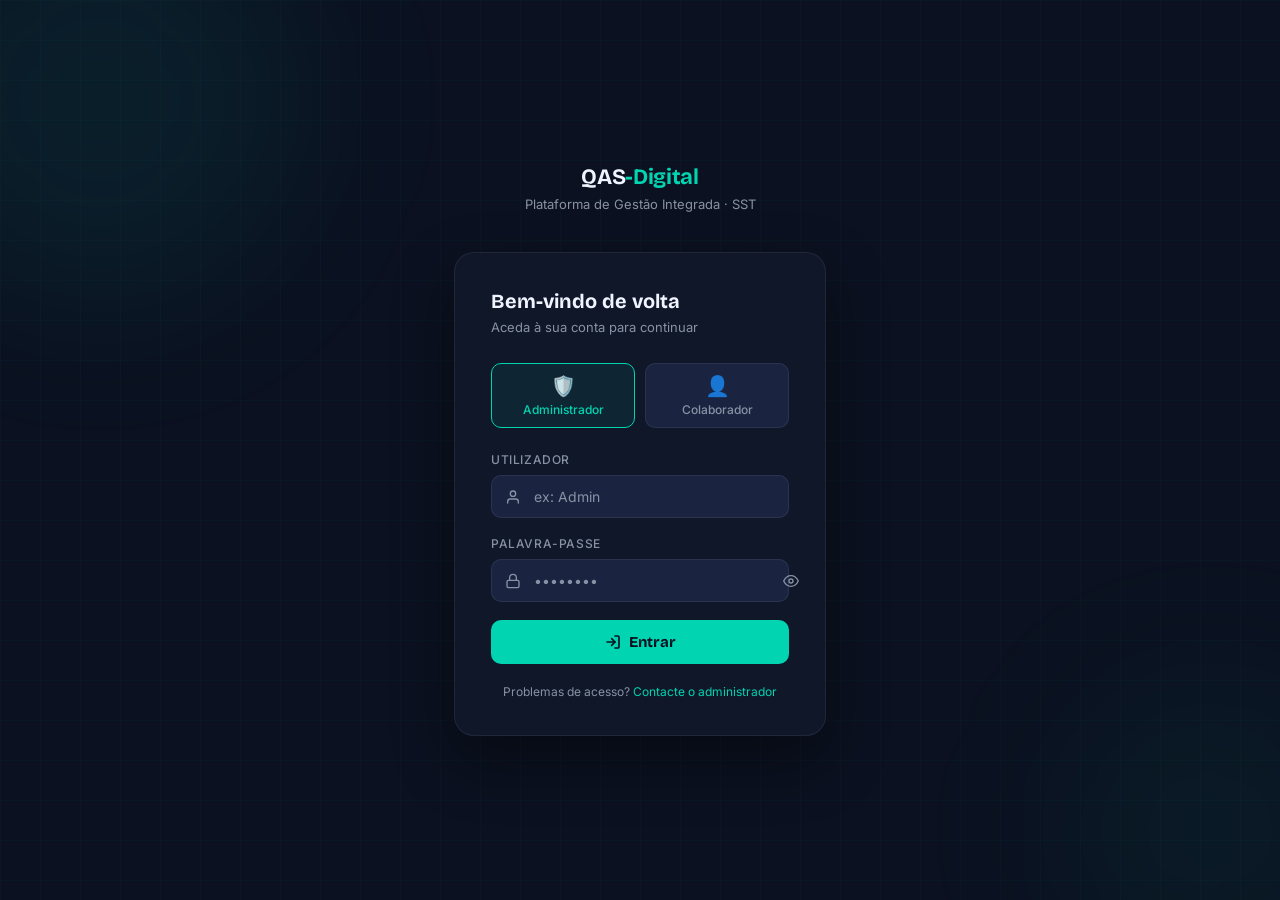
==== index.html @ e3688e0a "Initial commit: login and dashboard app Co-Authored-By: Claude Sonnet 4.6 <noreply@anthropic.com>" ====
<!DOCTYPE html>
<html lang="pt">
<head>
  <meta charset="UTF-8" />
  <meta name="viewport" content="width=device-width, initial-scale=1.0" />
  <title>QAS-Digital | Login</title>
  <link rel="icon" type="image/png" href="img/favicon.png" />
  <link rel="preconnect" href="https://fonts.googleapis.com" />
  <link rel="preconnect" href="https://fonts.gstatic.com" crossorigin />
  <link href="https://fonts.googleapis.com/css2?family=Bricolage+Grotesque:wght@400;500;600;700;800&family=Inter:wght@300;400;500;600&display=swap" rel="stylesheet" />
  <style>
    :root {
      --navy: #0B1120;
      --navy-mid: #0F1729;
      --navy-light: #1A2440;
      --teal: #00D4B1;
      --teal-dark: #00B89A;
      --teal-glow: rgba(0, 212, 177, 0.18);
      --teal-subtle: rgba(0, 212, 177, 0.08);
      --white: #F0F4FF;
      --muted: #8892A4;
      --border: rgba(255, 255, 255, 0.07);
      --red: #FF4C6A;
      --font-head: 'Bricolage Grotesque', sans-serif;
      --font-body: 'Inter', sans-serif;
    }

    *, *::before, *::after { box-sizing: border-box; margin: 0; padding: 0; }

    body {
      background: var(--navy);
      font-family: var(--font-body);
      color: var(--white);
      min-height: 100vh;
      display: flex;
      align-items: center;
      justify-content: center;
      position: relative;
      overflow: hidden;
    }

    /* Background grid */
    body::before {
      content: '';
      position: fixed;
      inset: 0;
      background-image:
        linear-gradient(rgba(0,212,177,0.03) 1px, transparent 1px),
        linear-gradient(90deg, rgba(0,212,177,0.03) 1px, transparent 1px);
      background-size: 40px 40px;
      pointer-events: none;
    }

    /* Glow blobs */
    .blob {
      position: fixed;
      border-radius: 50%;
      filter: blur(80px);
      pointer-events: none;
    }
    .blob-1 {
      width: 400px; height: 400px;
      background: rgba(0,212,177,0.07);
      top: -100px; left: -100px;
    }
    .blob-2 {
      width: 300px; height: 300px;
      background: rgba(0,212,177,0.05);
      bottom: -80px; right: -80px;
    }

    .login-wrapper {
      width: 100%;
      max-width: 420px;
      padding: 24px;
      position: relative;
      z-index: 1;
    }

    /* Logo */
    .logo-area {
      text-align: center;
      margin-bottom: 40px;
    }
    .logo-area img {
      height: 48px;
      margin-bottom: 16px;
    }
    .logo-text {
      font-family: var(--font-head);
      font-size: 22px;
      font-weight: 700;
      color: var(--white);
      letter-spacing: -0.3px;
    }
    .logo-text span { color: var(--teal); }
    .logo-sub {
      font-size: 13px;
      color: var(--muted);
      margin-top: 6px;
    }

    /* Card */
    .card {
      background: var(--navy-mid);
      border: 1px solid var(--border);
      border-radius: 20px;
      padding: 36px;
      box-shadow: 0 24px 60px rgba(0,0,0,0.4);
    }

    .card-title {
      font-family: var(--font-head);
      font-size: 20px;
      font-weight: 700;
      margin-bottom: 6px;
    }
    .card-sub {
      font-size: 13px;
      color: var(--muted);
      margin-bottom: 28px;
    }

    .field {
      margin-bottom: 18px;
    }
    .field label {
      display: block;
      font-size: 12px;
      font-weight: 500;
      color: var(--muted);
      text-transform: uppercase;
      letter-spacing: 0.6px;
      margin-bottom: 8px;
    }

    .input-wrap {
      position: relative;
    }
    .input-wrap svg {
      position: absolute;
      left: 14px;
      top: 50%;
      transform: translateY(-50%);
      width: 16px;
      height: 16px;
      color: var(--muted);
      pointer-events: none;
    }

    .field input {
      width: 100%;
      background: var(--navy-light);
      border: 1px solid var(--border);
      border-radius: 10px;
      padding: 12px 14px 12px 42px;
      font-family: var(--font-body);
      font-size: 14px;
      color: var(--white);
      outline: none;
      transition: border-color 0.2s, box-shadow 0.2s;
    }
    .field input::placeholder { color: var(--muted); }
    .field input:focus {
      border-color: var(--teal);
      box-shadow: 0 0 0 3px var(--teal-glow);
    }

    /* Eye toggle */
    .eye-btn {
      position: absolute;
      right: 12px;
      top: 50%;
      transform: translateY(-50%);
      background: none;
      border: none;
      cursor: pointer;
      color: var(--muted);
      display: flex;
      align-items: center;
      padding: 4px;
      transition: color 0.2s;
    }
    .eye-btn:hover { color: var(--white); }
    .eye-btn svg { width: 16px; height: 16px; }

    /* Role selector */
    .role-selector {
      display: grid;
      grid-template-columns: 1fr 1fr;
      gap: 10px;
      margin-bottom: 24px;
    }
    .role-btn {
      background: var(--navy-light);
      border: 1px solid var(--border);
      border-radius: 10px;
      padding: 10px;
      cursor: pointer;
      text-align: center;
      transition: all 0.2s;
    }
    .role-btn .role-icon {
      font-size: 20px;
      margin-bottom: 4px;
    }
    .role-btn .role-label {
      font-size: 12px;
      font-weight: 500;
      color: var(--muted);
      font-family: var(--font-body);
    }
    .role-btn.active {
      border-color: var(--teal);
      background: var(--teal-subtle);
    }
    .role-btn.active .role-label { color: var(--teal); }

    /* Error */
    .error-msg {
      background: rgba(255,76,106,0.1);
      border: 1px solid rgba(255,76,106,0.3);
      border-radius: 10px;
      padding: 10px 14px;
      font-size: 13px;
      color: var(--red);
      margin-bottom: 18px;
      display: none;
      align-items: center;
      gap: 8px;
    }
    .error-msg svg { width: 15px; height: 15px; flex-shrink: 0; }
    .error-msg.show { display: flex; }

    /* Submit */
    .btn-login {
      width: 100%;
      background: var(--teal);
      color: var(--navy);
      border: none;
      border-radius: 10px;
      padding: 13px;
      font-family: var(--font-head);
      font-size: 15px;
      font-weight: 700;
      cursor: pointer;
      transition: background 0.2s, transform 0.1s, box-shadow 0.2s;
      display: flex;
      align-items: center;
      justify-content: center;
      gap: 8px;
    }
    .btn-login:hover {
      background: var(--teal-dark);
      box-shadow: 0 8px 24px rgba(0,212,177,0.25);
    }
    .btn-login:active { transform: scale(0.98); }
    .btn-login svg { width: 16px; height: 16px; }

    .footer-note {
      text-align: center;
      font-size: 12px;
      color: var(--muted);
      margin-top: 20px;
    }
    .footer-note a {
      color: var(--teal);
      text-decoration: none;
    }

    /* Shake animation */
    @keyframes shake {
      0%,100% { transform: translateX(0); }
      20% { transform: translateX(-6px); }
      40% { transform: translateX(6px); }
      60% { transform: translateX(-4px); }
      80% { transform: translateX(4px); }
    }
    .shake { animation: shake 0.4s ease; }

    /* Loading spinner */
    @keyframes spin { to { transform: rotate(360deg); } }
    .spinner {
      width: 16px; height: 16px;
      border: 2px solid rgba(11,17,32,0.3);
      border-top-color: var(--navy);
      border-radius: 50%;
      animation: spin 0.7s linear infinite;
      display: none;
    }
    .loading .spinner { display: block; }
    .loading .btn-text { display: none; }
  </style>
</head>
<body>
  <div class="blob blob-1"></div>
  <div class="blob blob-2"></div>

  <div class="login-wrapper">
    <div class="logo-area">
      <div class="logo-text">QAS<span>-Digital</span></div>
      <div class="logo-sub">Plataforma de Gestão Integrada · SST</div>
    </div>

    <div class="card">
      <div class="card-title">Bem-vindo de volta</div>
      <div class="card-sub">Aceda à sua conta para continuar</div>

      <!-- Role selector -->
      <div class="role-selector">
        <button class="role-btn active" data-role="admin" onclick="selectRole(this)">
          <div class="role-icon">🛡️</div>
          <div class="role-label">Administrador</div>
        </button>
        <button class="role-btn" data-role="employee" onclick="selectRole(this)">
          <div class="role-icon">👤</div>
          <div class="role-label">Colaborador</div>
        </button>
      </div>

      <form id="loginForm" onsubmit="handleLogin(event)" novalidate>
        <div class="field">
          <label for="username">Utilizador</label>
          <div class="input-wrap">
            <svg xmlns="http://www.w3.org/2000/svg" viewBox="0 0 24 24" fill="none" stroke="currentColor" stroke-width="2" stroke-linecap="round" stroke-linejoin="round"><path d="M20 21v-2a4 4 0 0 0-4-4H8a4 4 0 0 0-4 4v2"/><circle cx="12" cy="7" r="4"/></svg>
            <input type="text" id="username" placeholder="ex: Admin" autocomplete="username" />
          </div>
        </div>

        <div class="field">
          <label for="password">Palavra-passe</label>
          <div class="input-wrap">
            <svg xmlns="http://www.w3.org/2000/svg" viewBox="0 0 24 24" fill="none" stroke="currentColor" stroke-width="2" stroke-linecap="round" stroke-linejoin="round"><rect x="3" y="11" width="18" height="11" rx="2" ry="2"/><path d="M7 11V7a5 5 0 0 1 10 0v4"/></svg>
            <input type="password" id="password" placeholder="••••••••" autocomplete="current-password" />
            <button type="button" class="eye-btn" onclick="togglePassword()">
              <svg id="eyeIcon" xmlns="http://www.w3.org/2000/svg" viewBox="0 0 24 24" fill="none" stroke="currentColor" stroke-width="2" stroke-linecap="round" stroke-linejoin="round"><path d="M1 12s4-8 11-8 11 8 11 8-4 8-11 8-11-8-11-8z"/><circle cx="12" cy="12" r="3"/></svg>
            </button>
          </div>
        </div>

        <div class="error-msg" id="errorMsg">
          <svg xmlns="http://www.w3.org/2000/svg" viewBox="0 0 24 24" fill="none" stroke="currentColor" stroke-width="2" stroke-linecap="round" stroke-linejoin="round"><circle cx="12" cy="12" r="10"/><line x1="15" y1="9" x2="9" y2="15"/><line x1="9" y1="9" x2="15" y2="15"/></svg>
          <span id="errorText">Utilizador ou palavra-passe incorretos.</span>
        </div>

        <button type="submit" class="btn-login" id="loginBtn">
          <div class="spinner"></div>
          <span class="btn-text" style="display:flex;align-items:center;gap:8px;">
            <svg xmlns="http://www.w3.org/2000/svg" viewBox="0 0 24 24" fill="none" stroke="currentColor" stroke-width="2.5" stroke-linecap="round" stroke-linejoin="round"><path d="M15 3h4a2 2 0 0 1 2 2v14a2 2 0 0 1-2 2h-4"/><polyline points="10 17 15 12 10 7"/><line x1="15" y1="12" x2="3" y2="12"/></svg>
            Entrar
          </span>
        </button>
      </form>

      <div class="footer-note">
        Problemas de acesso? <a href="#">Contacte o administrador</a>
      </div>
    </div>
  </div>

  <script>
    let selectedRole = 'admin';

    function selectRole(btn) {
      document.querySelectorAll('.role-btn').forEach(b => b.classList.remove('active'));
      btn.classList.add('active');
      selectedRole = btn.dataset.role;
    }

    function togglePassword() {
      const input = document.getElementById('password');
      const icon = document.getElementById('eyeIcon');
      if (input.type === 'password') {
        input.type = 'text';
        icon.innerHTML = '<path d="M17.94 17.94A10.07 10.07 0 0 1 12 20c-7 0-11-8-11-8a18.45 18.45 0 0 1 5.06-5.94M9.9 4.24A9.12 9.12 0 0 1 12 4c7 0 11 8 11 8a18.5 18.5 0 0 1-2.16 3.19m-6.72-1.07a3 3 0 1 1-4.24-4.24"/><line x1="1" y1="1" x2="23" y2="23"/>';
      } else {
        input.type = 'password';
        icon.innerHTML = '<path d="M1 12s4-8 11-8 11 8 11 8-4 8-11 8-11-8-11-8z"/><circle cx="12" cy="12" r="3"/>';
      }
    }

    function handleLogin(e) {
      e.preventDefault();
      const username = document.getElementById('username').value.trim();
      const password = document.getElementById('password').value;
      const btn = document.getElementById('loginBtn');
      const errorMsg = document.getElementById('errorMsg');
      const errorText = document.getElementById('errorText');

      errorMsg.classList.remove('show');

      // Credentials check
      const credentials = {
        admin: { user: 'Admin', pass: 'Admin123' },
        employee: { user: 'Colaborador', pass: 'Colab2024' }
      };

      const cred = credentials[selectedRole];
      if (username === cred.user && password === cred.pass) {
        // Show loading
        btn.classList.add('loading');
        btn.querySelector('.btn-text').style.display = 'none';
        btn.querySelector('.spinner').style.display = 'block';

        setTimeout(() => {
          window.location.href = 'dashboard.html';
        }, 900);
      } else {
        errorText.textContent = selectedRole === 'admin'
          ? 'Utilizador ou palavra-passe incorretos.'
          : 'Credenciais de colaborador inválidas.';
        errorMsg.classList.add('show');
        document.getElementById('loginForm').classList.add('shake');
        setTimeout(() => document.getElementById('loginForm').classList.remove('shake'), 400);
      }
    }
  </script>
</body>
</html>
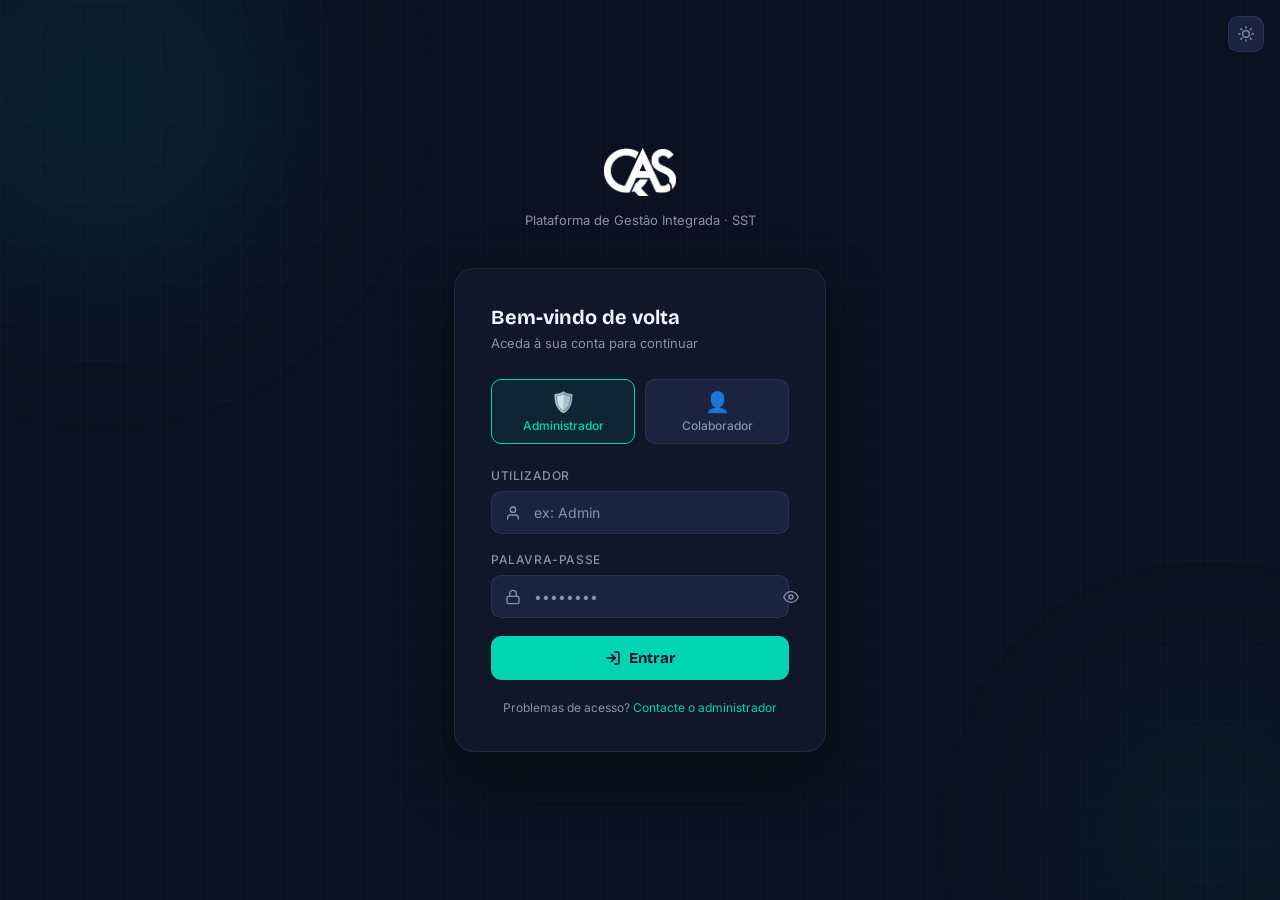
==== commit 04a02312: "Add real logo, light/dark theme toggle, and update company name - Replace text logo with logo-white." ====
--- a/index.html
+++ b/index.html
@@ -1,5 +1,5 @@
 <!DOCTYPE html>
-<html lang="pt">
+<html lang="pt" data-theme="dark">
 <head>
   <meta charset="UTF-8" />
   <meta name="viewport" content="width=device-width, initial-scale=1.0" />
@@ -24,6 +24,16 @@
       --font-head: 'Bricolage Grotesque', sans-serif;
       --font-body: 'Inter', sans-serif;
     }
+    [data-theme="light"] {
+      --navy: #F4F6FA;
+      --navy-mid: #FFFFFF;
+      --navy-light: #E8EDF5;
+      --white: #111827;
+      --muted: #6B7280;
+      --border: rgba(0,0,0,0.09);
+      --teal-subtle: rgba(0,212,177,0.1);
+      --teal-glow: rgba(0,212,177,0.2);
+    }
 
     *, *::before, *::after { box-sizing: border-box; margin: 0; padding: 0; }
 
@@ -290,15 +300,39 @@
     }
     .loading .spinner { display: block; }
     .loading .btn-text { display: none; }
+    .theme-toggle {
+      position: fixed;
+      top: 16px; right: 16px;
+      width: 36px; height: 36px;
+      border-radius: 10px;
+      background: var(--navy-light);
+      border: 1px solid var(--border);
+      cursor: pointer;
+      display: flex; align-items: center; justify-content: center;
+      color: var(--muted);
+      transition: all 0.2s;
+      z-index: 10;
+    }
+    .theme-toggle:hover { color: var(--teal); border-color: var(--teal); }
+    .theme-toggle svg { width: 16px; height: 16px; }
+    .logo-img {
+      height: 56px;
+      width: auto;
+      display: block;
+      margin: 0 auto 16px;
+    }
   </style>
 </head>
 <body>
   <div class="blob blob-1"></div>
   <div class="blob blob-2"></div>
+  <button class="theme-toggle" id="themeToggle" onclick="toggleTheme()" title="Alternar tema">
+    <svg xmlns="http://www.w3.org/2000/svg" viewBox="0 0 24 24" fill="none" stroke="currentColor" stroke-width="2" stroke-linecap="round" stroke-linejoin="round"><circle cx="12" cy="12" r="5"/><line x1="12" y1="1" x2="12" y2="3"/><line x1="12" y1="21" x2="12" y2="23"/><line x1="4.22" y1="4.22" x2="5.64" y2="5.64"/><line x1="18.36" y1="18.36" x2="19.78" y2="19.78"/><line x1="1" y1="12" x2="3" y2="12"/><line x1="21" y1="12" x2="23" y2="12"/><line x1="4.22" y1="19.78" x2="5.64" y2="18.36"/><line x1="18.36" y1="5.64" x2="19.78" y2="4.22"/></svg>
+  </button>
 
   <div class="login-wrapper">
     <div class="logo-area">
-      <div class="logo-text">QAS<span>-Digital</span></div>
+      <img id="loginLogo" src="img/logo-white.png" alt="QAS-Digital" class="logo-img" />
       <div class="logo-sub">Plataforma de Gestão Integrada · SST</div>
     </div>
 
@@ -359,6 +393,22 @@
   </div>
 
   <script>
+    const sunIcon = `<svg xmlns="http://www.w3.org/2000/svg" viewBox="0 0 24 24" fill="none" stroke="currentColor" stroke-width="2" stroke-linecap="round" stroke-linejoin="round"><circle cx="12" cy="12" r="5"/><line x1="12" y1="1" x2="12" y2="3"/><line x1="12" y1="21" x2="12" y2="23"/><line x1="4.22" y1="4.22" x2="5.64" y2="5.64"/><line x1="18.36" y1="18.36" x2="19.78" y2="19.78"/><line x1="1" y1="12" x2="3" y2="12"/><line x1="21" y1="12" x2="23" y2="12"/><line x1="4.22" y1="19.78" x2="5.64" y2="18.36"/><line x1="18.36" y1="5.64" x2="19.78" y2="4.22"/></svg>`;
+    const moonIcon = `<svg xmlns="http://www.w3.org/2000/svg" viewBox="0 0 24 24" fill="none" stroke="currentColor" stroke-width="2" stroke-linecap="round" stroke-linejoin="round"><path d="M21 12.79A9 9 0 1 1 11.21 3 7 7 0 0 0 21 12.79z"/></svg>`;
+
+    function applyTheme(theme) {
+      const isLight = theme === 'light';
+      document.documentElement.dataset.theme = theme;
+      localStorage.setItem('qas-theme', theme);
+      document.getElementById('loginLogo').src = isLight ? 'img/logo.png' : 'img/logo-white.png';
+      document.getElementById('themeToggle').innerHTML = isLight ? moonIcon : sunIcon;
+    }
+    function toggleTheme() {
+      const next = document.documentElement.dataset.theme === 'dark' ? 'light' : 'dark';
+      applyTheme(next);
+    }
+    applyTheme(localStorage.getItem('qas-theme') || 'dark');
+
     let selectedRole = 'admin';
 
     function selectRole(btn) {
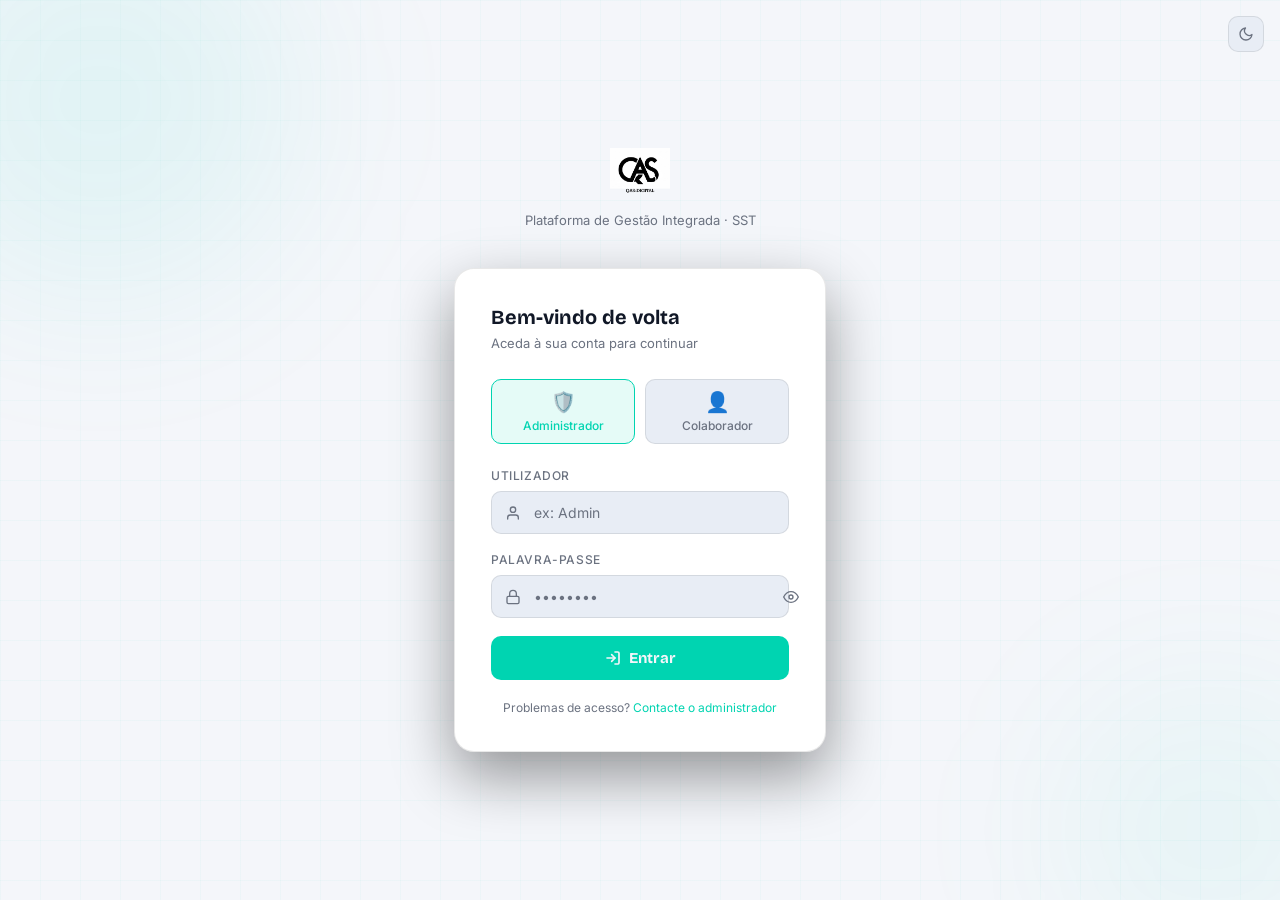
==== commit 24b85cfb: "Keep only PT version and fix default theme behavior" ====
--- a/index.html
+++ b/index.html
@@ -1,5 +1,5 @@
 <!DOCTYPE html>
-<html lang="pt" data-theme="dark">
+<html lang="pt" data-theme="light">
 <head>
   <meta charset="UTF-8" />
   <meta name="viewport" content="width=device-width, initial-scale=1.0" />
@@ -407,7 +407,7 @@
       const next = document.documentElement.dataset.theme === 'dark' ? 'light' : 'dark';
       applyTheme(next);
     }
-    applyTheme(localStorage.getItem('qas-theme') || 'dark');
+    applyTheme(localStorage.getItem('qas-theme') || 'light');
 
     let selectedRole = 'admin';
 
@@ -453,7 +453,7 @@
         btn.querySelector('.spinner').style.display = 'block';
 
         setTimeout(() => {
-          window.location.href = 'dashboard.html';
+          window.location.href = 'module-selection.html';
         }, 900);
       } else {
         errorText.textContent = selectedRole === 'admin'
